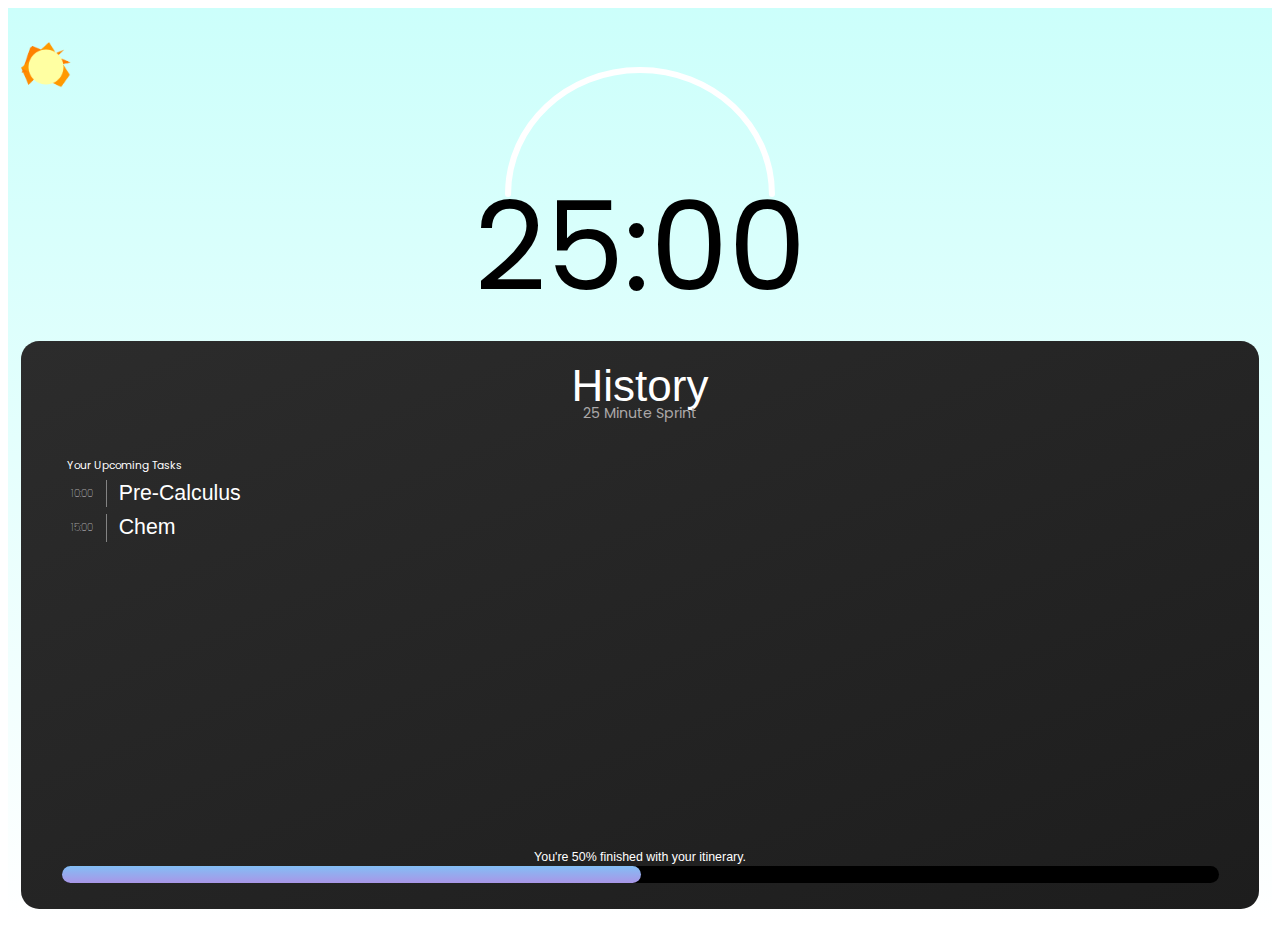
==== index.html @ 4b1869be "Work please?" ====
<!DOCTYPE html>
<html lang="en-us">
  <head>
    <meta charset="utf-8" />
    <meta name="viewport" content="width=device-width, initial-scale=1" />
    <title>Sundial</title>
    <!-- index stylesheet -->
    <link rel="stylesheet" type="text/css" href="./css/index.css" />
    <!-- scripts -->
    <script src="scripts/task.js" ></script>
    <script src="scripts/taskmanager.js" ></script>
    <script src="scripts/timer.js" ></script>

  </head>
  <body>
    <main>
      <div class="sunset">
        <div class="sun-1">
          <img src="./images/sun.png" alt="sun" class="sun-2">
        </div>
        <div id="timer-text" class="timer-text">25:00</div>

        <div class="card">

          <div>

            <div class="header-subheader-1">
              <h1 id="current-task-name" class="header-subheader-2">
                History
              </h1>
              <h2  class="header-subheader-3">
                <span id="current-task-duration" >25</span> Minute Sprint
              </h2>
            </div>

            <div id="upcoming-tasks-1" class="upcoming-tasks-1">
              <span class="upcoming-tasks-2">
                Your Upcoming Tasks
              </span>
              <div class="upcoming-tasks-3">
                <div class="upcoming-tasks-4">
                  <span class="upcoming-tasks-5">
                    10:00
                  </span>
                </div>
                <div class="upcoming-tasks-6">
                  <span class="upcoming-tasks-7">
                    Pre-Calculus
                  </span>
                </div>
              </div>
<div class="upcoming-tasks-3">
                <div class="upcoming-tasks-4">
                  <span class="upcoming-tasks-5">
                    15:00
                  </span>
                </div>
                <div class="upcoming-tasks-6">
                  <span class="upcoming-tasks-7">
                    Chem
                  </span>
                </div>
              </div>

            </div>

          </div>

          <div class="progress-bar-1">
            <p id="progress-bar-2" class="progress-bar-2">
              You're <span id="progress-total">50%</span> finished with your itinerary.
            </p>
            <div class="progress-bar-3">
              <div id="progress-bar-4" class="progress-bar-4"></div>
            </div>
          </div>

        </div>

      </div>
    </main>
    <script>
      window.addEventListener("DOMContentLoaded", () => {
        task1 = new Task("math", 80);
        TaskManager.addTask(task1);
        Timer.startTimer();
        const progressTotal = document.getElementById("progress-total");
        const appLoop = () => {
          updateTimerText();
          updateTasks();
          if(Timer.getTotalProgress() == undefined) {
            document.getElementById("progress-bar-4").style["width"] = "100%";            
            document.getElementById("progress-bar-2").innerHTML = "You're 100% finished with your itinerary."; 
            clearInterval(intervalID);
          } else {
            progressTotal.innerHTML = Timer.getTotalProgress().toString() + "%";
            document.getElementById("progress-bar-4").style["width"] = Timer.getTotalProgress().toString() + "%";
          }
        }

        const updateTimerText = () => {
          let time = Timer.time;
          let mins = Math.floor(time / 60);
          let secs = time - (mins * 60);
          secs = (secs.toString().length == 1 ? ("0" + secs.toString()) : secs.toString());
          document.getElementById("timer-text").innerHTML = mins.toString() + ":" + secs;
        }
        const updateTasks = () => {

          const temF = `<div class="upcoming-tasks-3"><div class="upcoming-tasks-4"><span class="upcoming-tasks-5">`;
          const temM = `</span></div><div class="upcoming-tasks-6"> <span class="upcoming-tasks-7">`;
          const temE = `</span></div></div>`;

          let taskString = "";
          const tasks = TaskManager.getAllTasks();
          for(i=1; i<tasks.length;i++) { 
            let mins; 
            let time = task[i].timeLeft 
            let taskHTML = temF + 0;
          }
          document.getElementById("upcoming-tasks-1").insertAdjacentHTML("beforeend", taskString);

        }
        let intervalID = setInterval(appLoop, 100);
      });
    </script>
  </body>
</html>
---- css/index.css ----
@import url('https://fonts.googleapis.com/css2?family=Poppins&display=swap');

@font-face {
    font-family: 'Poppins', sans-serif;
    src: url('https://fonts.googleapis.com/css2?family=Poppins&display=swap');
}

.sunset {
    padding: 13.33px;
    min-height: calc(100vh - 26.66px);
    max-width: calc(100vw - 26.66px);
    background-image: linear-gradient(
      rgb(204, 255, 251),
      rgb(255, 255, 255)
      );
}

.sun-1 {
    background-image: url(../images/halfcirclewhite.svg);
    background-size: 270px;
    background-repeat: no-repeat;
    background-position-y: bottom;
    background-position-x: center;
    width: 100%;
    height: 155.5px;
    margin-top: 20.4px;
    overflow: hidden;
}

.sun-2 {
    width: 50px;
    height: 50px;
    transform: translate();
}

.timer-text {
    font-family: 'Poppins', sans-serif;
    font-size: 124px;
    text-align: center;
    line-height: 0.8;
    margin-bottom: 44.5px;
    color: black;    
}

.card {
    min-width: 18.11px;
    min-height: 57.15vh;
    border-radius: 18.11px;
    padding: 27.47px 0px 26.01px;
    color: white;
    display: flex;
    flex-direction: column;
    justify-content: space-between;
    background-image: linear-gradient(157deg, #2c2c2c, #1d1d1d);
}

.header-subheader-1 {
    text-align: center;
    color: white;
}

.header-subheader-2 {
    font-family: 'Sarala', sans-serif;
    font-weight: 500;
    font-size: 33pt;
    line-height: 0.8;
    color: white;
    margin: 0;
    margin-bottom: 9.30px;    
}

.header-subheader-3 {
    font-family: 'Poppins', sans-serif;
    font-weight: 400;
    font-size: 10.66pt;
    line-height: 1.25px;
    color: #aba8a8;
    margin: 0;    
}

.upcoming-tasks-1 {
    margin-left: 46.17px;
    margin-top: 41.12px;
}

.upcoming-tasks-2 {
    font-family: 'Poppins', sans-serif;
    font-size: 10.67px;
    line-height: 13.33px;
}

.upcoming-tasks-3 {
    display: flex;
    flex-direction: row;
}

.upcoming-tasks-4 {
    width: 29.77px;
    margin-right: 9.19px;
    margin-top: 6.98px;
    line-height: 27.17px;
    font-family: 'Poppins', sans-serif;
    font-size: 10.67px;
    font-weight: lighter;
    vertical-align: middle;
    text-align: center;
}

.upcoming-tasks-5 {
    display: block;
}

.upcoming-tasks-6 {
    border-left: 0.35px solid #838383;
    padding-left: 11.24px;
    margin-top: 6.98px;
    line-height: 27.17px;
    font-family: 'Sarala', sans-serif;
    font-size: 21.33px; /*Spencer was here*/
    vertical-align: middle;
}

.upcoming-tasks-7 {
    display: block;
}

.progress-bar-1 {

}

.progress-bar-2 {
    line-height: 1.25px;
    font-size: 12.4px;
    margin: 0;
    font-family: 'Sarala', sans-serif;
    text-align: center;    
}

.progress-bar-3 {
    height: 17.21px;
    border-radius: 17.21px;
    margin: 6.9px 39.47px 0px 40.81px;
    background-color: black;    
}

.progress-bar-4 {
    height: 100%;
    width: 50%;
    min-width: 17.21px;
    border-radius: 17.21px;
    background-image: linear-gradient(
      rgb(131, 190, 245),
      rgb(169, 150, 231)
      );    
}

/* Task List Page CSS */

.card-2 {
    min-height: calc(100vh - 26.66px);
    max-width: calc(100vw - 26.66px);
    padding: 13.33px;
    color: white;
    background-image: linear-gradient(157deg, #2c2c2c, #1d1d1d);
}

.add-tasks-1 {
    /* padding: 80px 20px 0px; */
    color: white;
    display: flex;
    position: absolute;
    bottom: 60px;
    width: 100%;
    flex-direction: column;
    justify-content: space-between;
    align-items: center;
    flex-wrap: wrap;
}

.add-tasks-2 {
    padding: 15px;
    margin: 5px;
    color: white;
    background-color: #1d1d1d;
    border-radius: 60px;
    border-color: white;
    border-width: 1px;
    width: 250px;
}

.add-tasks-3 {
    padding: 15px;
    margin: 5px;
    color: white;
    background-color: #1d1d1d;
    border-radius: 60px;
    border-color: white;
    border-width: 2px;
    width: 45px;
}

.add-tasks-4 {
    background-image: linear-gradient(
        rgb(131, 190, 245),
        rgb(169, 150, 231)
        );
    margin: 5px;
    width: 100px;
}

.add-tasks-5 {
    width: 60px;
    height: 60px;
    color: white;
    background-color: #1d1d1d;
    border-radius: 60px;
    justify-content: center;
    align-items: center;
    border-color: white;
    border-width: 2px;
}
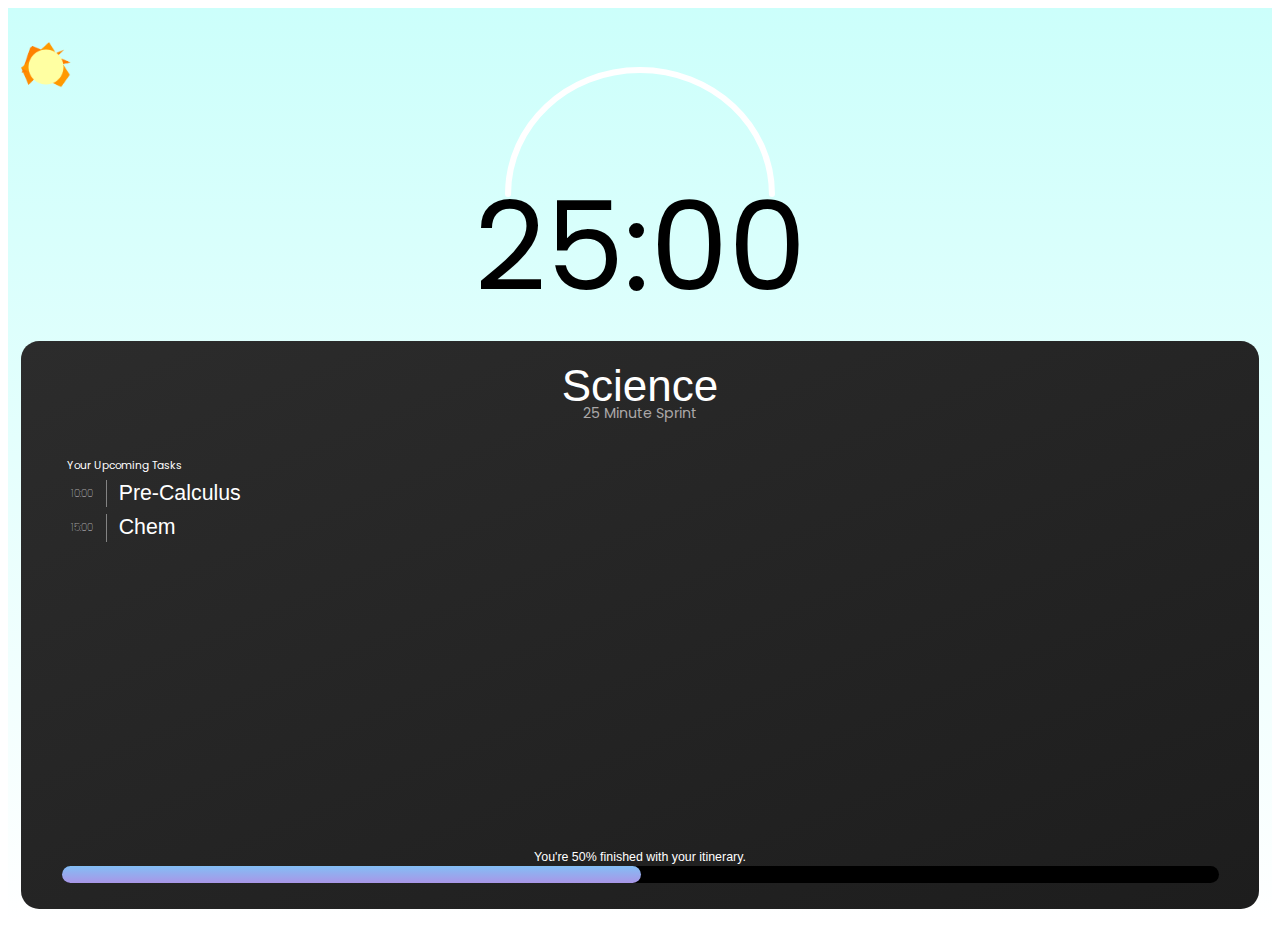
==== commit 0aacc54e: "Messing around with range styling" ====
--- a/index.html
+++ b/index.html
@@ -26,7 +26,7 @@
 
             <div class="header-subheader-1">
               <h1 id="current-task-name" class="header-subheader-2">
-                History
+                Science
               </h1>
               <h2  class="header-subheader-3">
                 <span id="current-task-duration" >25</span> Minute Sprint
@@ -49,7 +49,7 @@
                   </span>
                 </div>
               </div>
-<div class="upcoming-tasks-3">
+              <div class="upcoming-tasks-3">
                 <div class="upcoming-tasks-4">
                   <span class="upcoming-tasks-5">
                     15:00
@@ -83,8 +83,10 @@
       window.addEventListener("DOMContentLoaded", () => {
         task1 = new Task("math", 80);
         TaskManager.addTask(task1);
+        TaskManager.addTask((new Task("english", 90)));
         Timer.startTimer();
         const progressTotal = document.getElementById("progress-total");
+
         const appLoop = () => {
           updateTimerText();
           updateTasks();
@@ -98,6 +100,12 @@
           }
         }
 
+        const convertTime = (time) => {
+          let mins = Math.floor(time / 60);
+          let secs = time - (mins * 60);
+          secs = (secs.toString().length == 1 ? ("0" + secs.toString()) : secs.toString());
+          return (mins.toString() + ":" + secs);
+        }
         const updateTimerText = () => {
           let time = Timer.time;
           let mins = Math.floor(time / 60);
@@ -106,6 +114,9 @@
           document.getElementById("timer-text").innerHTML = mins.toString() + ":" + secs;
         }
         const updateTasks = () => {
+          
+          document.getElementById("current-task-name").innerHTML = (TaskManager.getTask().name.charAt(0).toUpperCase() + TaskManager.getTask().name.slice(1));
+          document.getElementById("current-task-duration").innerHTML = convertTime(TaskManager.getTask().timeLeft);
 
           const temF = `<div class="upcoming-tasks-3"><div class="upcoming-tasks-4"><span class="upcoming-tasks-5">`;
           const temM = `</span></div><div class="upcoming-tasks-6"> <span class="upcoming-tasks-7">`;
@@ -114,11 +125,15 @@
           let taskString = "";
           const tasks = TaskManager.getAllTasks();
           for(i=1; i<tasks.length;i++) { 
-            let mins; 
-            let time = task[i].timeLeft 
-            let taskHTML = temF + 0;
+            let mins = Math.floor(tasks[i].timeLeft / 60); 
+            let secs = tasks[i].timeLeft - (mins * 60);
+            secs = (secs.toString().length == 1 ? ("0" + secs.toString()) : secs.toString());
+ 
+            let time = mins.toString() + ":" + secs;
+            let taskHTML = temF + time + temM + (tasks[i].name.charAt(0).toUpperCase() + tasks[i].name.slice(1)) + temE;
+            taskString += taskHTML;
           }
-          document.getElementById("upcoming-tasks-1").insertAdjacentHTML("beforeend", taskString);
+          document.getElementById("upcoming-tasks-1").innerHTML = taskString;
 
         }
         let intervalID = setInterval(appLoop, 100);
--- a/css/index.css
+++ b/css/index.css
@@ -208,6 +208,31 @@
     width: 100px;
 }
 
+input[type=range] {
+    /* -webkit-appearance: none; */
+    margin: 10px 0;
+    /* width: 100%; */
+}
+
+input[type=range]::-webkit-slider-runnable-track {
+    /* width: 50%; */
+    height: 10px;
+    /* cursor: pointer; */
+    background-image: linear-gradient(
+        rgb(131, 190, 245),
+        rgb(169, 150, 231)
+        );
+    border: 0px solid #2c2c2c;
+    border-radius: 10px;
+}
+
+input[type=range]::-webkit-slider-thumb {
+    height: 10px;
+    width: 10px;
+    border-radius: 100%;
+    background: #2c2c2c;
+}
+
 .add-tasks-5 {
     width: 60px;
     height: 60px;
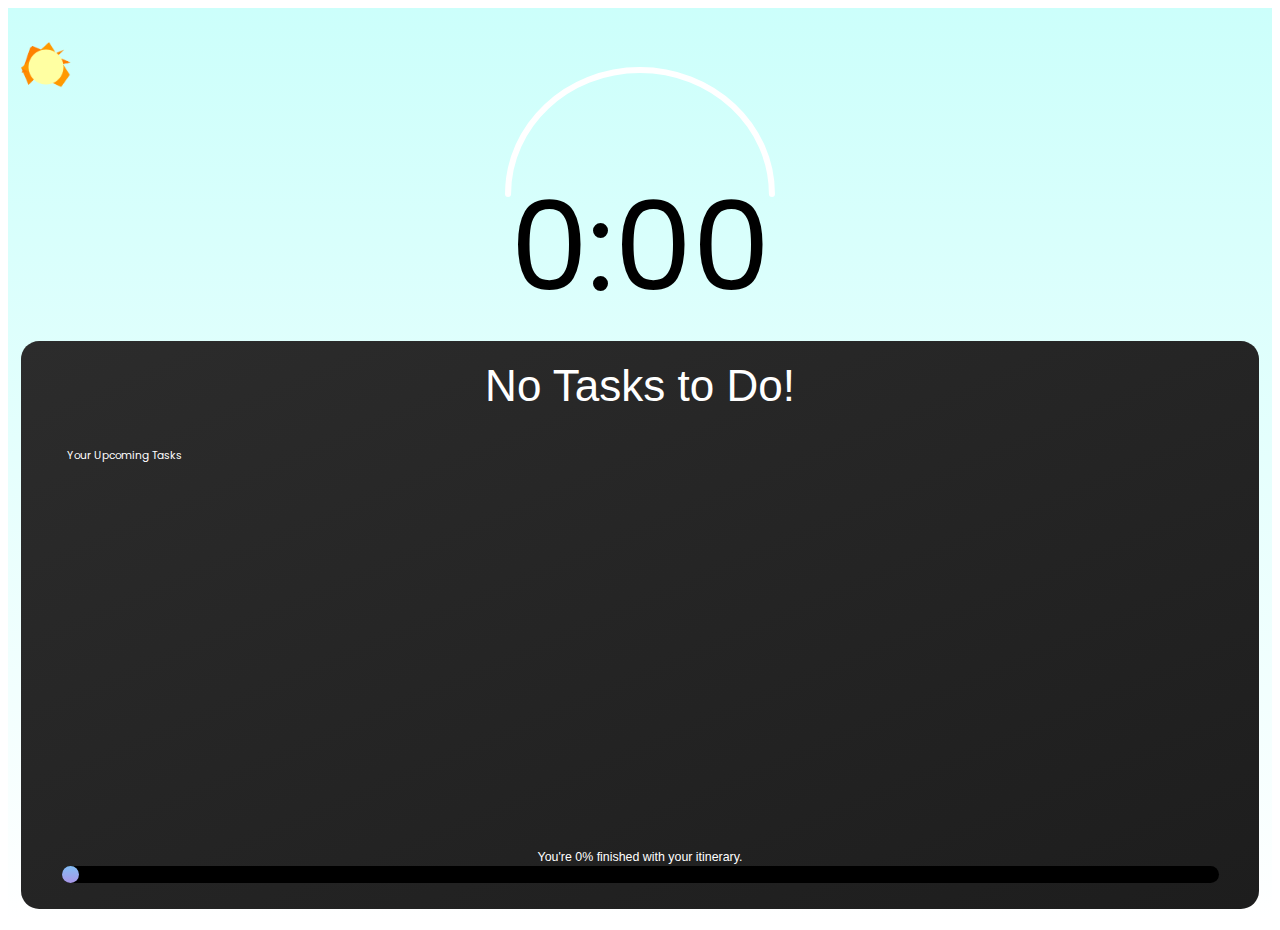
==== commit 1a2961bf: "Fix some css stuff" ====
--- a/index.html
+++ b/index.html
@@ -3,6 +3,7 @@
   <head>
     <meta charset="utf-8" />
     <meta name="viewport" content="width=device-width, initial-scale=1" />
+    <meta name="apple-mobile-web-app-capable" content="yes" />
     <title>Sundial</title>
     <!-- index stylesheet -->
     <link rel="stylesheet" type="text/css" href="./css/index.css" />
@@ -10,6 +11,7 @@
     <script src="scripts/task.js" ></script>
     <script src="scripts/taskmanager.js" ></script>
     <script src="scripts/timer.js" ></script>
+    <script src="scripts/common.js" ></script>
 
   </head>
   <body>
@@ -18,7 +20,7 @@
         <div class="sun-1">
           <img src="./images/sun.png" alt="sun" class="sun-2">
         </div>
-        <div id="timer-text" class="timer-text">25:00</div>
+        <div id="timer-text" class="timer-text">0:00</div>
 
         <div class="card">
 
@@ -26,10 +28,9 @@
 
             <div class="header-subheader-1">
               <h1 id="current-task-name" class="header-subheader-2">
-                Science
+                No Tasks to Do!
               </h1>
-              <h2  class="header-subheader-3">
-                <span id="current-task-duration" >25</span> Minute Sprint
+              <h2 id="header-subheader-3" class="header-subheader-3">
               </h2>
             </div>
 
@@ -37,38 +38,13 @@
               <span class="upcoming-tasks-2">
                 Your Upcoming Tasks
               </span>
-              <div class="upcoming-tasks-3">
-                <div class="upcoming-tasks-4">
-                  <span class="upcoming-tasks-5">
-                    10:00
-                  </span>
-                </div>
-                <div class="upcoming-tasks-6">
-                  <span class="upcoming-tasks-7">
-                    Pre-Calculus
-                  </span>
-                </div>
-              </div>
-              <div class="upcoming-tasks-3">
-                <div class="upcoming-tasks-4">
-                  <span class="upcoming-tasks-5">
-                    15:00
-                  </span>
-                </div>
-                <div class="upcoming-tasks-6">
-                  <span class="upcoming-tasks-7">
-                    Chem
-                  </span>
-                </div>
-              </div>
-
             </div>
 
           </div>
 
           <div class="progress-bar-1">
             <p id="progress-bar-2" class="progress-bar-2">
-              You're <span id="progress-total">50%</span> finished with your itinerary.
+              You're <span id="progress-total">0%</span> finished with your itinerary.
             </p>
             <div class="progress-bar-3">
               <div id="progress-bar-4" class="progress-bar-4"></div>
@@ -80,63 +56,59 @@
       </div>
     </main>
     <script>
-      window.addEventListener("DOMContentLoaded", () => {
-        task1 = new Task("math", 80);
-        TaskManager.addTask(task1);
-        TaskManager.addTask((new Task("english", 90)));
+     /* document.addEventListener("DOMContentLoaded", () => {
         Timer.startTimer();
-        const progressTotal = document.getElementById("progress-total");
+        let intervalID = null;
 
         const appLoop = () => {
           updateTimerText();
-          updateTasks();
           if(Timer.getTotalProgress() == undefined) {
             document.getElementById("progress-bar-4").style["width"] = "100%";            
             document.getElementById("progress-bar-2").innerHTML = "You're 100% finished with your itinerary."; 
+            document.getElementById("upcoming-tasks-1").innerHTML = "";
+            document.getElementById("header-subheader-3").innerHTML = "";
+            document.getElementById("current-task-name").innerHTML = "No Tasks to Do";
             clearInterval(intervalID);
           } else {
+            updateTasks();
             progressTotal.innerHTML = Timer.getTotalProgress().toString() + "%";
             document.getElementById("progress-bar-4").style["width"] = Timer.getTotalProgress().toString() + "%";
           }
         }
 
-        const convertTime = (time) => {
-          let mins = Math.floor(time / 60);
-          let secs = time - (mins * 60);
-          secs = (secs.toString().length == 1 ? ("0" + secs.toString()) : secs.toString());
-          return (mins.toString() + ":" + secs);
+        intervalID = setInterval(appLoop, 100);
+      });*/
+
+      console.log(TaskManager.taskStack);
+      console.log(Timer.time)
+      
+      checkLocalStorage();
+      TaskManager.taskStack = JSON.parse(localStorage.getItem("taskStack"));
+      
+      let appIntervalId = null;
+
+      const appLoop = () => {
+        if(!TaskManager.taskStack[0]) {
+          finishedTasks();
+          clearInterval(appIntervalId);
+        } else {
+          if(!Timer.timerRunning) {
+            Timer.startTimer();
+          }
+          updateLocalStorage();
+          updateTimerText(); 
+          updateTasks();
+          updateProgressBar();
         }
-        const updateTimerText = () => {
-          let time = Timer.time;
-          let mins = Math.floor(time / 60);
-          let secs = time - (mins * 60);
-          secs = (secs.toString().length == 1 ? ("0" + secs.toString()) : secs.toString());
-          document.getElementById("timer-text").innerHTML = mins.toString() + ":" + secs;
-        }
-        const updateTasks = () => {
-          
-          document.getElementById("current-task-name").innerHTML = (TaskManager.getTask().name.charAt(0).toUpperCase() + TaskManager.getTask().name.slice(1));
-          document.getElementById("current-task-duration").innerHTML = convertTime(TaskManager.getTask().timeLeft);
 
-          const temF = `<div class="upcoming-tasks-3"><div class="upcoming-tasks-4"><span class="upcoming-tasks-5">`;
-          const temM = `</span></div><div class="upcoming-tasks-6"> <span class="upcoming-tasks-7">`;
-          const temE = `</span></div></div>`;
+      }
+      
+      if(TaskManager.taskStack[0]) {
+        appIntervalId = setInterval(appLoop, 100);
+      }
 
-          let taskString = "";
-          const tasks = TaskManager.getAllTasks();
-          for(i=1; i<tasks.length;i++) { 
-            let mins = Math.floor(tasks[i].timeLeft / 60); 
-            let secs = tasks[i].timeLeft - (mins * 60);
-            secs = (secs.toString().length == 1 ? ("0" + secs.toString()) : secs.toString());
- 
-            let time = mins.toString() + ":" + secs;
-            let taskHTML = temF + time + temM + (tasks[i].name.charAt(0).toUpperCase() + tasks[i].name.slice(1)) + temE;
-            taskString += taskHTML;
-          }
-          document.getElementById("upcoming-tasks-1").innerHTML = taskString;
-
-        }
-        let intervalID = setInterval(appLoop, 100);
+      document.addEventListener("DOMContentLoaded", () => {
+        progressTotal = document.getElementById("progress-total");
       });
     </script>
   </body>
--- a/css/index.css
+++ b/css/index.css
@@ -4,6 +4,11 @@
     font-family: 'Poppins', sans-serif;
     src: url('https://fonts.googleapis.com/css2?family=Poppins&display=swap');
 }
+
+html, body {
+  overflow-x: hidden;
+}
+
 
 .sunset {
     padding: 13.33px;
@@ -145,7 +150,7 @@
 
 .progress-bar-4 {
     height: 100%;
-    width: 50%;
+    width: 0%;
     min-width: 17.21px;
     border-radius: 17.21px;
     background-image: linear-gradient(
@@ -243,4 +248,4 @@
     align-items: center;
     border-color: white;
     border-width: 2px;
-}+}
